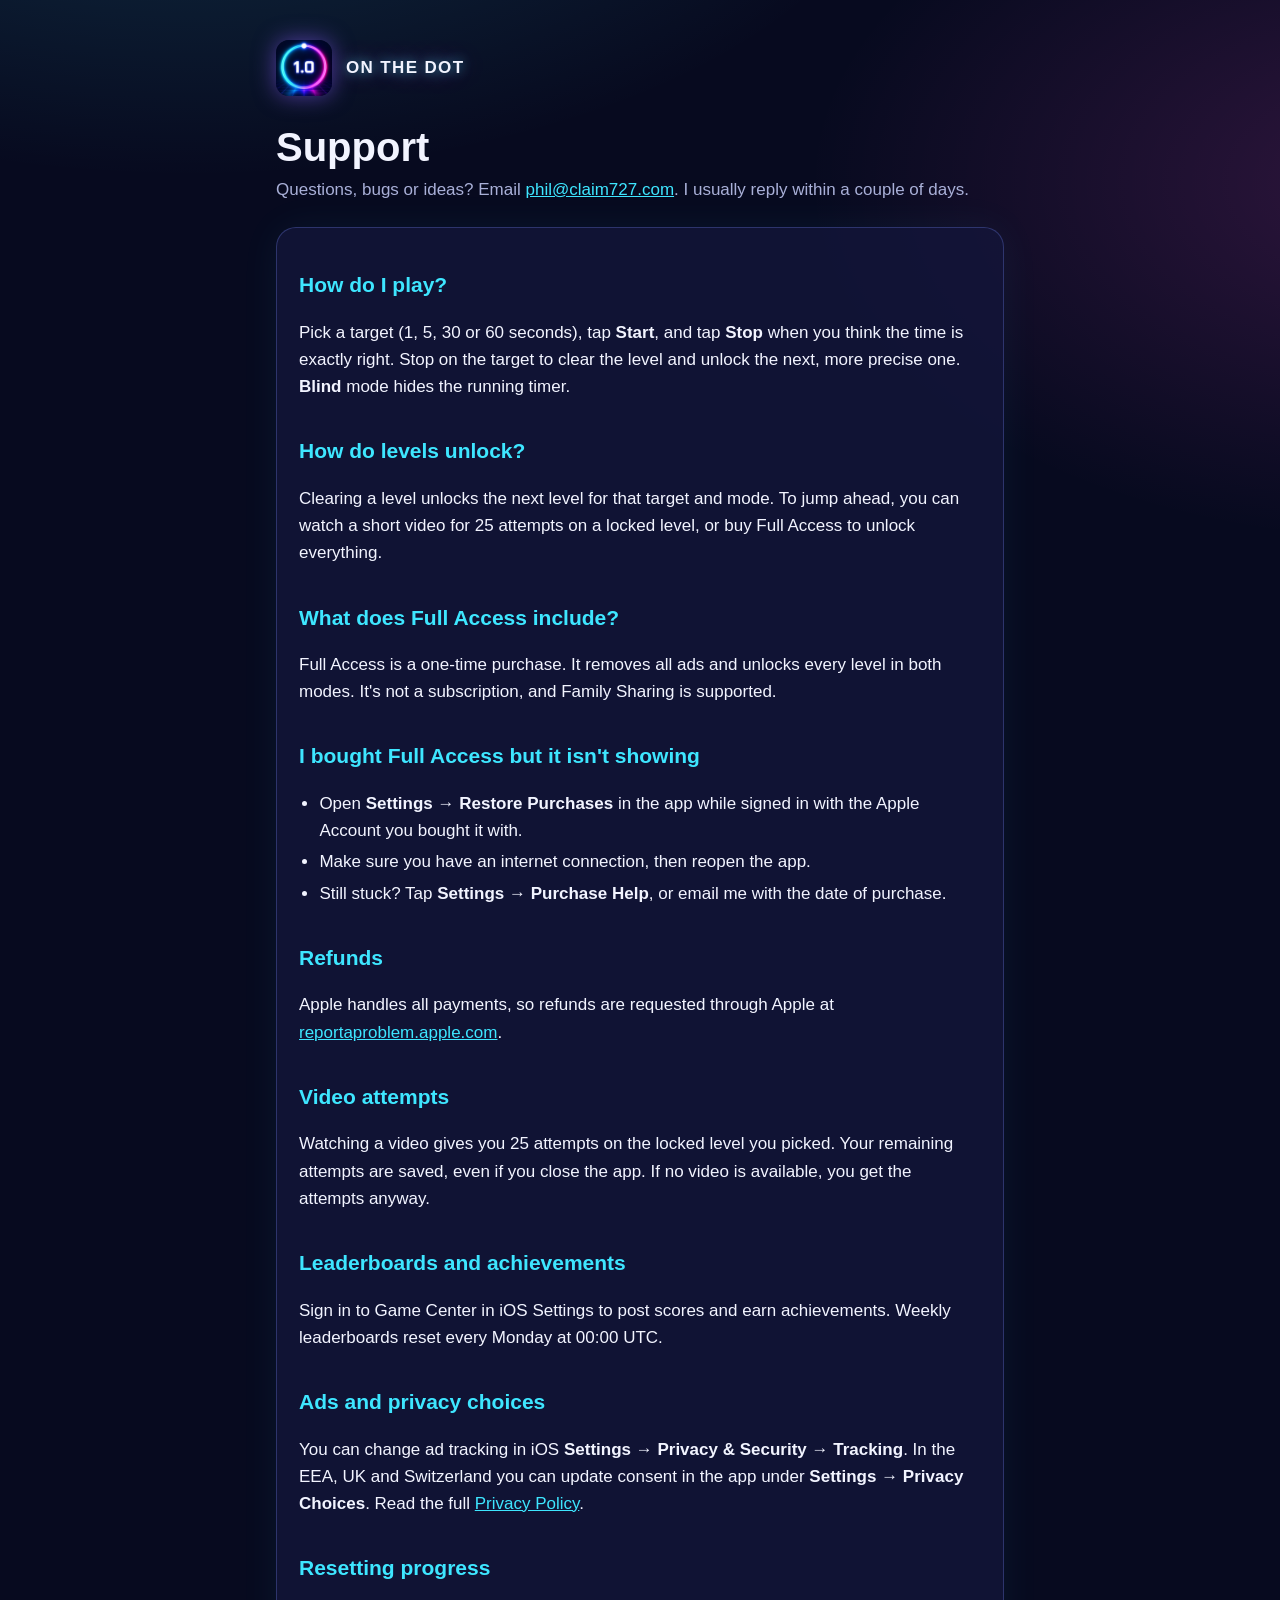
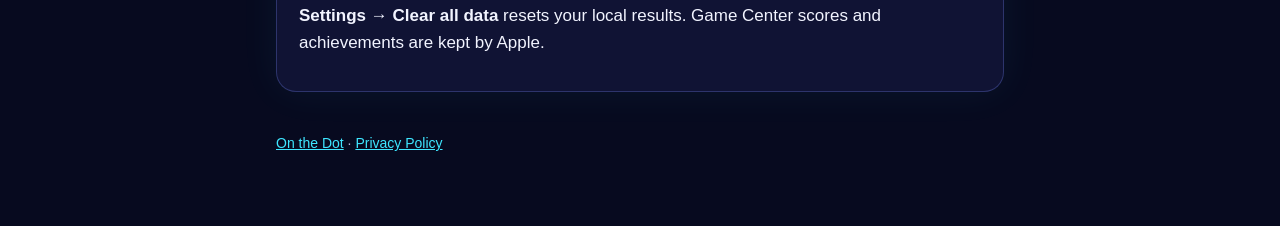
==== on-the-dot/support/index.html @ 35e075f1 "Add On the Dot landing, privacy policy, support page and app-ads.txt Co-Authored-By: Claude Opus 5.5" ====
<!doctype html>
<html lang="en">
<head>
	<meta charset="utf-8">
	<meta name="viewport" content="width=device-width, initial-scale=1">
	<title>On the Dot Support</title>
	<meta name="description" content="Help, FAQs and contact for the On the Dot timing game.">
	<link rel="icon" href="/on-the-dot/icon.png">
	<link rel="stylesheet" href="/assets/site.css">
</head>
<body>
<main>
	<a class="brand" href="/on-the-dot/"><img src="/on-the-dot/icon.png" alt=""><span>On the Dot</span></a>

	<h1>Support</h1>
	<p class="meta">Questions, bugs or ideas? Email <a href="mailto:phil@claim727.com?subject=On%20the%20Dot%20support">phil@claim727.com</a>. I usually reply within a couple of days.</p>

	<div class="panel">
		<h2>How do I play?</h2>
		<p>Pick a target (1, 5, 30 or 60 seconds), tap <strong>Start</strong>, and tap <strong>Stop</strong> when you think the time is exactly right. Stop on the target to clear the level and unlock the next, more precise one. <strong>Blind</strong> mode hides the running timer.</p>

		<h2>How do levels unlock?</h2>
		<p>Clearing a level unlocks the next level for that target and mode. To jump ahead, you can watch a short video for 25 attempts on a locked level, or buy Full Access to unlock everything.</p>

		<h2>What does Full Access include?</h2>
		<p>Full Access is a one-time purchase. It removes all ads and unlocks every level in both modes. It's not a subscription, and Family Sharing is supported.</p>

		<h2>I bought Full Access but it isn't showing</h2>
		<ul>
			<li>Open <strong>Settings → Restore Purchases</strong> in the app while signed in with the Apple Account you bought it with.</li>
			<li>Make sure you have an internet connection, then reopen the app.</li>
			<li>Still stuck? Tap <strong>Settings → Purchase Help</strong>, or email me with the date of purchase.</li>
		</ul>

		<h2>Refunds</h2>
		<p>Apple handles all payments, so refunds are requested through Apple at <a href="https://reportaproblem.apple.com">reportaproblem.apple.com</a>.</p>

		<h2>Video attempts</h2>
		<p>Watching a video gives you 25 attempts on the locked level you picked. Your remaining attempts are saved, even if you close the app. If no video is available, you get the attempts anyway.</p>

		<h2>Leaderboards and achievements</h2>
		<p>Sign in to Game Center in iOS Settings to post scores and earn achievements. Weekly leaderboards reset every Monday at 00:00 UTC.</p>

		<h2>Ads and privacy choices</h2>
		<p>You can change ad tracking in iOS <strong>Settings → Privacy &amp; Security → Tracking</strong>. In the EEA, UK and Switzerland you can update consent in the app under <strong>Settings → Privacy Choices</strong>. Read the full <a href="/on-the-dot/privacy/">Privacy Policy</a>.</p>

		<h2>Resetting progress</h2>
		<p><strong>Settings → Clear all data</strong> resets your local results. Game Center scores and achievements are kept by Apple.</p>
	</div>

	<footer><a href="/on-the-dot/">On the Dot</a> · <a href="/on-the-dot/privacy/">Privacy Policy</a></footer>
</main>
</body>
</html>
---- assets/site.css ----
:root {
	--bg: #070a1f;
	--panel: rgba(20, 22, 60, 0.78);
	--line: rgba(120, 140, 255, 0.28);
	--text: #f2f4ff;
	--muted: #a9b0d8;
	--blue: #3ee6ff;
	--pink: #ff4fd8;
	--purple: #8a5cff;
}

* { box-sizing: border-box; }

html { -webkit-text-size-adjust: 100%; }

body {
	margin: 0;
	min-height: 100vh;
	background:
		radial-gradient(1200px 600px at 15% -10%, rgba(62, 230, 255, 0.16), transparent 60%),
		radial-gradient(1000px 600px at 110% 10%, rgba(255, 79, 216, 0.16), transparent 60%),
		var(--bg);
	color: var(--text);
	font: 17px/1.6 -apple-system, BlinkMacSystemFont, "SF Pro Text", "Segoe UI", Roboto, Helvetica, Arial, sans-serif;
}

main {
	max-width: 760px;
	margin: 0 auto;
	padding: 40px 16px 72px;
}

a { color: var(--blue); }
a:hover { color: var(--pink); }

.brand {
	display: flex;
	align-items: center;
	gap: 14px;
	margin-bottom: 28px;
	text-decoration: none;
	color: var(--text);
}

.brand img {
	width: 56px;
	height: 56px;
	border-radius: 13px;
	box-shadow: 0 0 22px rgba(138, 92, 255, 0.55);
}

.brand span {
	font-weight: 800;
	letter-spacing: 0.08em;
	text-transform: uppercase;
	text-shadow: 0 0 12px rgba(62, 230, 255, 0.6), 0 0 24px rgba(255, 79, 216, 0.45);
}

h1 {
	font-size: clamp(28px, 6vw, 40px);
	line-height: 1.15;
	margin: 0 0 6px;
}

h2 {
	font-size: 21px;
	margin: 34px 0 8px;
	color: var(--blue);
}

h3 {
	font-size: 17px;
	margin: 22px 0 4px;
}

.meta { color: var(--muted); margin: 0 0 24px; }

.panel {
	background: var(--panel);
	border: 1px solid var(--line);
	border-radius: 20px;
	padding: 6px 22px 18px;
	box-shadow: 0 0 40px rgba(62, 230, 255, 0.06);
}

ul { padding-left: 1.2em; }
li { margin: 4px 0; }

.buttons { display: flex; flex-wrap: wrap; gap: 12px; margin: 22px 0; }

.button {
	display: inline-block;
	padding: 11px 18px;
	border-radius: 999px;
	border: 1.5px solid var(--pink);
	color: var(--text);
	text-decoration: none;
	font-weight: 600;
	box-shadow: 0 0 16px rgba(255, 79, 216, 0.35);
}

.button.secondary { border-color: var(--blue); box-shadow: 0 0 16px rgba(62, 230, 255, 0.3); }

footer {
	margin-top: 40px;
	color: var(--muted);
	font-size: 14px;
}
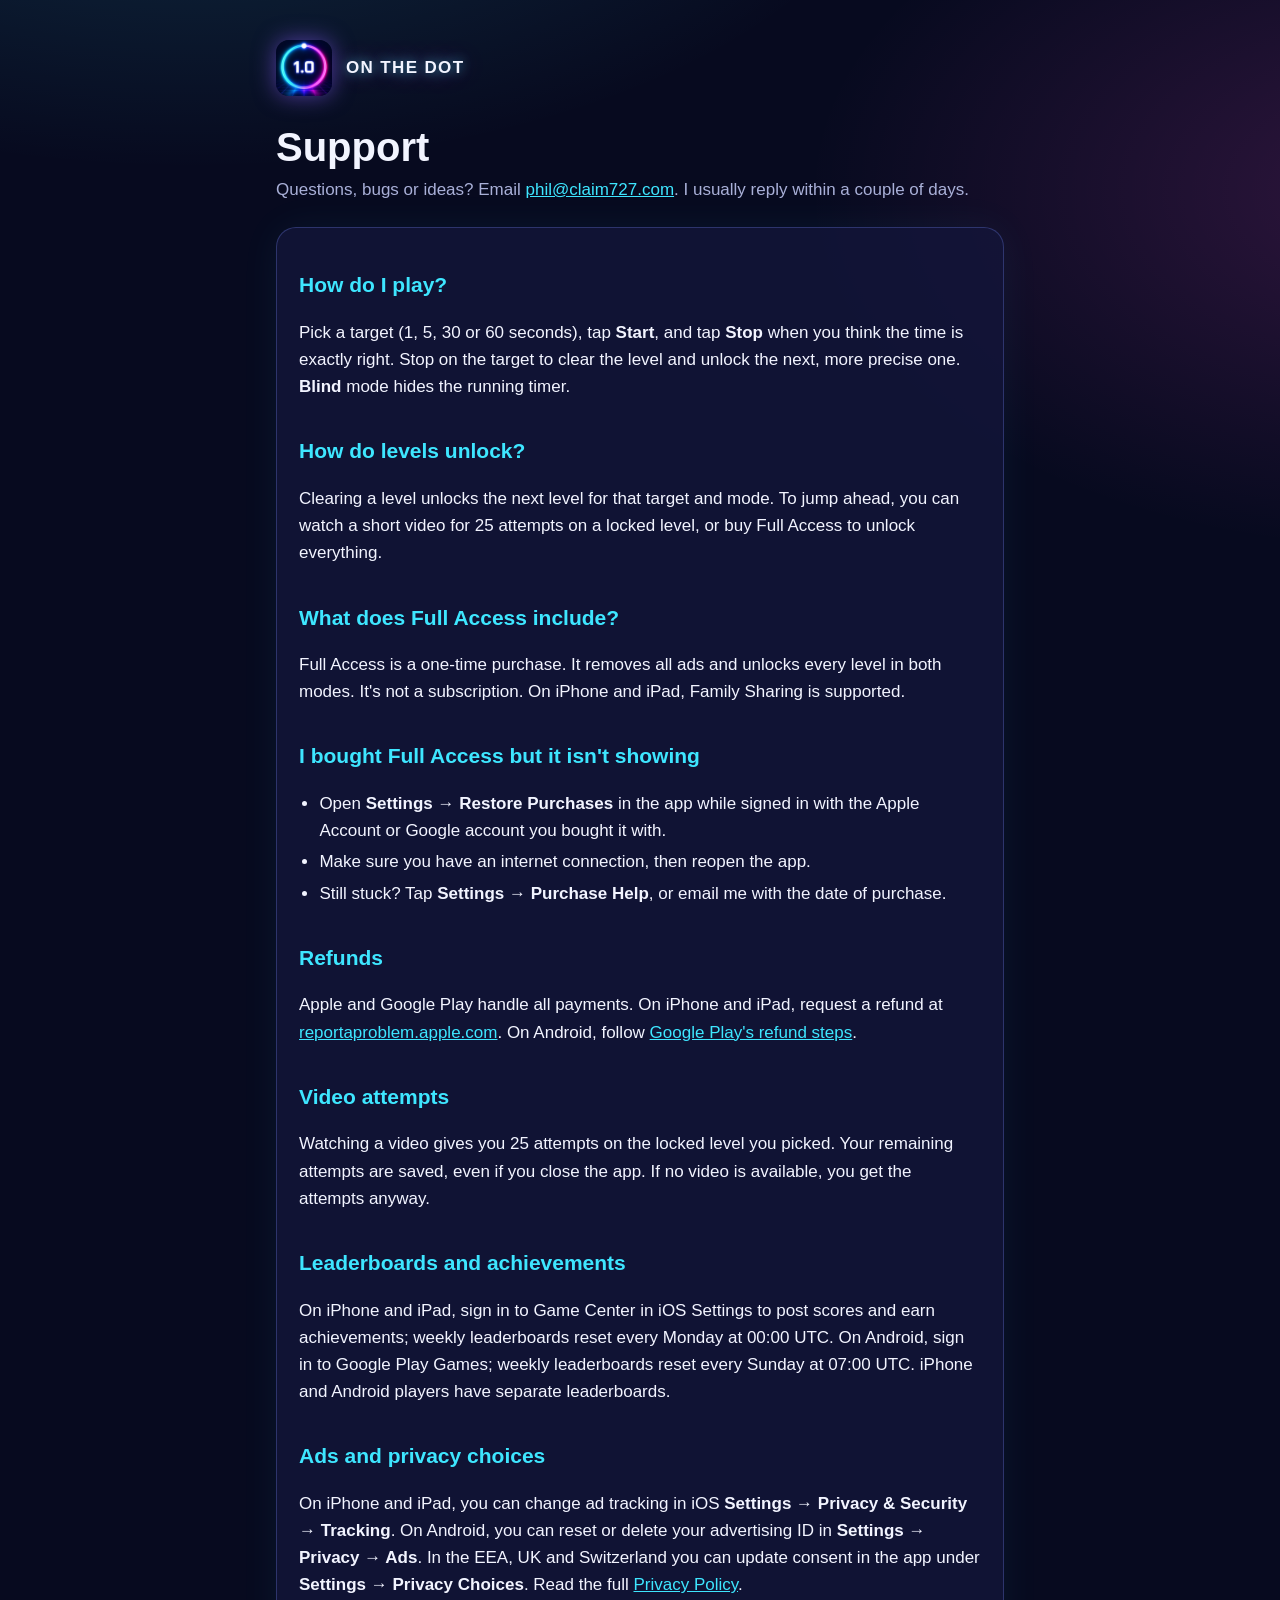
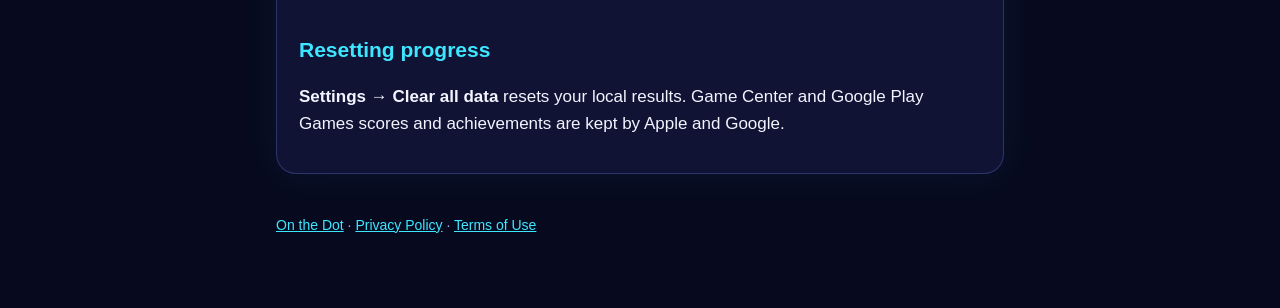
==== commit 07652b3b: "On the Dot: add Android to privacy and support, add Terms of Use Co-Authored-By: Claude Opus 5.5 <no" ====
--- a/on-the-dot/support/index.html
+++ b/on-the-dot/support/index.html
@@ -23,32 +23,32 @@
 		<p>Clearing a level unlocks the next level for that target and mode. To jump ahead, you can watch a short video for 25 attempts on a locked level, or buy Full Access to unlock everything.</p>
 
 		<h2>What does Full Access include?</h2>
-		<p>Full Access is a one-time purchase. It removes all ads and unlocks every level in both modes. It's not a subscription, and Family Sharing is supported.</p>
+		<p>Full Access is a one-time purchase. It removes all ads and unlocks every level in both modes. It's not a subscription. On iPhone and iPad, Family Sharing is supported.</p>
 
 		<h2>I bought Full Access but it isn't showing</h2>
 		<ul>
-			<li>Open <strong>Settings → Restore Purchases</strong> in the app while signed in with the Apple Account you bought it with.</li>
+			<li>Open <strong>Settings → Restore Purchases</strong> in the app while signed in with the Apple Account or Google account you bought it with.</li>
 			<li>Make sure you have an internet connection, then reopen the app.</li>
 			<li>Still stuck? Tap <strong>Settings → Purchase Help</strong>, or email me with the date of purchase.</li>
 		</ul>
 
 		<h2>Refunds</h2>
-		<p>Apple handles all payments, so refunds are requested through Apple at <a href="https://reportaproblem.apple.com">reportaproblem.apple.com</a>.</p>
+		<p>Apple and Google Play handle all payments. On iPhone and iPad, request a refund at <a href="https://reportaproblem.apple.com">reportaproblem.apple.com</a>. On Android, follow <a href="https://support.google.com/googleplay/answer/2479637">Google Play's refund steps</a>.</p>
 
 		<h2>Video attempts</h2>
 		<p>Watching a video gives you 25 attempts on the locked level you picked. Your remaining attempts are saved, even if you close the app. If no video is available, you get the attempts anyway.</p>
 
 		<h2>Leaderboards and achievements</h2>
-		<p>Sign in to Game Center in iOS Settings to post scores and earn achievements. Weekly leaderboards reset every Monday at 00:00 UTC.</p>
+		<p>On iPhone and iPad, sign in to Game Center in iOS Settings to post scores and earn achievements; weekly leaderboards reset every Monday at 00:00 UTC. On Android, sign in to Google Play Games; weekly leaderboards reset every Sunday at 07:00 UTC. iPhone and Android players have separate leaderboards.</p>
 
 		<h2>Ads and privacy choices</h2>
-		<p>You can change ad tracking in iOS <strong>Settings → Privacy &amp; Security → Tracking</strong>. In the EEA, UK and Switzerland you can update consent in the app under <strong>Settings → Privacy Choices</strong>. Read the full <a href="/on-the-dot/privacy/">Privacy Policy</a>.</p>
+		<p>On iPhone and iPad, you can change ad tracking in iOS <strong>Settings → Privacy &amp; Security → Tracking</strong>. On Android, you can reset or delete your advertising ID in <strong>Settings → Privacy → Ads</strong>. In the EEA, UK and Switzerland you can update consent in the app under <strong>Settings → Privacy Choices</strong>. Read the full <a href="/on-the-dot/privacy/">Privacy Policy</a>.</p>
 
 		<h2>Resetting progress</h2>
-		<p><strong>Settings → Clear all data</strong> resets your local results. Game Center scores and achievements are kept by Apple.</p>
+		<p><strong>Settings → Clear all data</strong> resets your local results. Game Center and Google Play Games scores and achievements are kept by Apple and Google.</p>
 	</div>
 
-	<footer><a href="/on-the-dot/">On the Dot</a> · <a href="/on-the-dot/privacy/">Privacy Policy</a></footer>
+	<footer><a href="/on-the-dot/">On the Dot</a> · <a href="/on-the-dot/privacy/">Privacy Policy</a> · <a href="/on-the-dot/terms/">Terms of Use</a></footer>
 </main>
 </body>
 </html>
